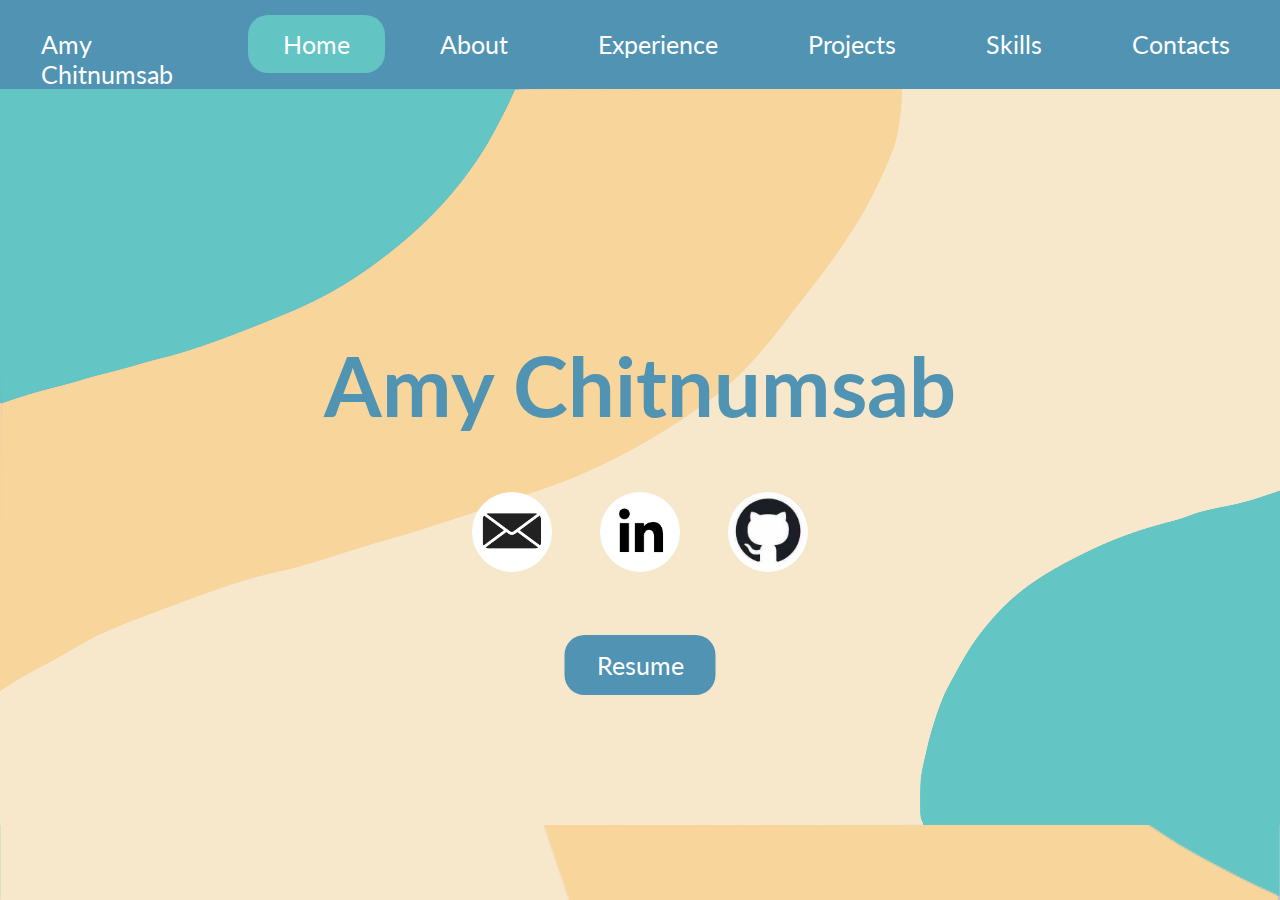
==== index.html @ 7fe11116 "edited (27/7/22)" ====
<!DOCTYPE html>
<html>
    <head>
        <title>Amy Chitnumsab</title>
        <link href="stylesheet.css" rel="stylesheet">
        <link href='https://fonts.googleapis.com/css?family=Lato' rel='stylesheet'>
        <meta name="viewport" content="width=device-width, initial-scale=1.0">
    </head>
    <body>
        <!--------------------------------------------------------NAVIGATION BAR-------------------------------------------------------->
        <div class="navbar"> 
            <div class="name">Amy Chitnumsab</div>
            <nav>
                <ul>
                    <li>
                        <a href="index.html" class="active">Home</a>
                    </li>
                    <li>
                        <a href="about.html">About</a>
                    </li>
                    <li>
                        <a href="experience.html">Experience</a>
                    </li>
                    <li>
                        <a href="projects.html">Projects</a>
                    </li>
                    <li>
                        <a href="skills.html">Skills</a>
                    </li>
                    <li>
                        <a href="contacts.html">Contacts</a>
                    </li>
                </ul>
            </nav>
        </div>

        <!---------------------------------------------------------HOME SCREEN--------------------------------------------------------->
        <div class="home-container">
            <img src="Images/Home background.png" alt="Home Background" style="height:100%;">
            <div class="home-title">Amy Chitnumsab</div>
            <a href="mailto:amy.chitnumsab@gmail.com">
                <img src="Images/Email.jpg" alt="Email" style="width:6.25vw;left:40%;" class="icon home-icon">
            </a>
            <a href="https://www.linkedin.com/in/amy-chitnumsab-908153240/" target="_blank">
                <img src="Images/LinkedIn.webp" alt="LinkedIn" style="width:6.25vw;left:50%" class="icon home-icon">
            </a>
            <a href="https://github.com/AmyChitnumsab?tab=repositories" target="_blank">
                <img src="Images/GitHub.jpeg" alt="GitHub" style="width:6.25vw;left:60%" class="icon home-icon"><!--width:80px;height:80px;-->
            </a>
            <button onclick="location.href='/Users/Amy/Documents/GitHub/AmyChitnumsab.github.io/Resume%20Draft.pdf';" class="resume-btn">Resume</button>
        </div>
    </body>
</html>
---- stylesheet.css ----
/*************************** GENERAL ***************************/
body {
  margin: 0;
  /*background-color: #F8E6CB;*/
  background-image: url(Images/Web\ background.png);
  background-size: cover;
  font-family: 'Lato';
}

.title {
  margin-top: 15px;
  color: #5193B3;
  font-weight: bold;
  text-align: center;
  font-size: 70px;
}

.icon:hover {
  opacity: 0.7;
  transition: opacity 0.3s;
}

/*************************** TEXT BOXES ***************************/
.vert-boxes {
  display: flex;
  flex-flow: row wrap;
  justify-content: center;
  column-gap: 20px;
  margin-left: 40px;
  margin-right: 40px;
}

.hori-box {
  margin-bottom: 20px;
  margin-left: 40px;
  margin-right: 40px;
}

.box {
  flex-grow: 1;
  background-color: #5193B3;
  margin-top: 20px;
  border-radius: 40px;
  padding: 25px;
  line-height: 30px;
}

.box-top {
  display: flex;
  justify-content: space-between;
  align-items: baseline;
  margin-bottom: 10px;
}

.box-heading {
  display: flex;
  justify-content: flex-start;
  align-items: center;
  gap: 10px;
}

.box-title {
  color: #FFFFFF;
  font-weight: bold;
  font-size: 27px;
}

.link-title:hover {
  color: #F8D49B;
}

.title-icon {
  border-radius: 50px;
}

.date {
  color: #FFFFFF;
  font-size: 20px;
}

.descr {
  margin-top: 20px;
  color: #FFFFFF;
  font-size: 18px;
  line-height: 25px;
}

.descr-box {
  margin-top: 20px;
  display: flex;
  flex-direction: column;
  justify-content: flex-start;
  row-gap: 20px;
}

.descr-trio {
  display: flex;
  flex-direction: column;
  justify-content: flex-start;
}

.descr-pair {
  display: flex;
  justify-content: flex-start;
  align-items: center;
  gap: 10px;
}

.descr-text {
  color: #FFFFFF;
  font-size: 20px;
  line-height: 25px;
}

/*************************** NAVIGATION BAR ***************************/
*{transition: all 0.3s ease-in-out;}

.navbar {
  background-color: #5193B3;
  display: flex;
  justify-content: space-between;
  align-items: baseline;
  width: 100%;
}

.name {
  margin-left: 25px;
  padding: 0px 16px;
  font-size: 25px;
  color: #FFFFFF;
}

ul {
  display: flex;
  gap: 20px;
  list-style-type: none;
  margin: 15px;
  }

  li {
    float: left;
  }
  
  li a {
    display: block;
    font-size: 25px;
    color: #FFFFFF;
    text-align: center;
    padding: 14px 35px;
    text-decoration: none;
  }
  
  li a:hover {
    background-color: #62C4C3;
    border-radius: 20px;
  }
  
  .active {
    background-color: #62C4C3;
    border-radius: 20px;
  }

/*************************** HOME PAGE ***************************/
.home-container {
  position: relative;
  text-align: center;
  color: #5193B3;
  width: 100%;
  height: 100%;
}

.home-title {
  position: absolute;
  top: 40%;
  left: 50%;
  transform: translate(-50%, -50%);
  font-weight: bold;
  /*font-size: 90px;*/
  font-size:6.5vw;
}

.home-icon {
  border-radius:50px;
  position: absolute;
  top: 60%;
  transform: translate(-50%, -50%);
}

.resume-btn {
  position: absolute;
  top: 78%;
  left: 50%;
  transform: translate(-50%, -50%);
  background-color: #5193B3;
  border: none;
  border-radius: 20px;
  padding: 15px 32px;
  color: #FFFFFF;
  text-align: center;
  display: inline-block;
  /*font-size: 25px;*/
  font-size: 1.95vw;
  font-family: 'Lato';
}

.resume-btn:hover {
  background-color: #62C4C3;
}

/*************************** ABOUT PAGE ***************************/
.about {
  display: flex;
  align-items: center;
}

.about-span {
  background-color: #5193B3;
  border-radius: 40px;
  margin-left: 40px;
  margin-right: 40px;
  padding: 25px;
  color: #FFFFFF;
  font-size: 20px;
  line-height: 35px;
}

.after-title {
  color: #5193B3;
  font-weight: bold;
  text-align: center;
  font-size: 70px;
}

.interests {
  margin-top: 20px;
  display: flex;
  flex-direction: row;
  justify-content: space-between;
}

/*************************** PROJECTS PAGE ***************************/
.demo {
  display: flex;
  justify-content: space-between;
  align-items: center;
  gap: 30px;
}

.demo-descr {
  display: flex;
  justify-content: flex-start;
  flex-basis: 830px;
}

.video {
  margin-top: 10px;
  margin-right: 10px;
  margin-bottom: 10px;
  border-radius: 30px;
}

/*.skill-box {
  display: flex;
  flex-direction: row;
}

.skill-first {
  margin-top: 20px;
}

.skill-next {
  margin-top: 20px;
  margin-left: 180px;
}

.skill-span {
  vertical-align: middle;
  color: #FFFFFF;
  font-size: 20px;
  line-height: 30px;
}

.skill-icon {
  vertical-align: middle;
  margin-left: 10px;
  border-radius: 50px;
}*/


/*************************** LINKS ***************************/
.emails {
  color: #FFFFFF;
}

.emails:hover {
  color:#A7C7E7;
}

a:link {
  text-decoration: none;
}

a:visited {
  text-decoration: none;
}

a:hover {
  text-decoration: none;
}

a:active {
  text-decoration: none;
}
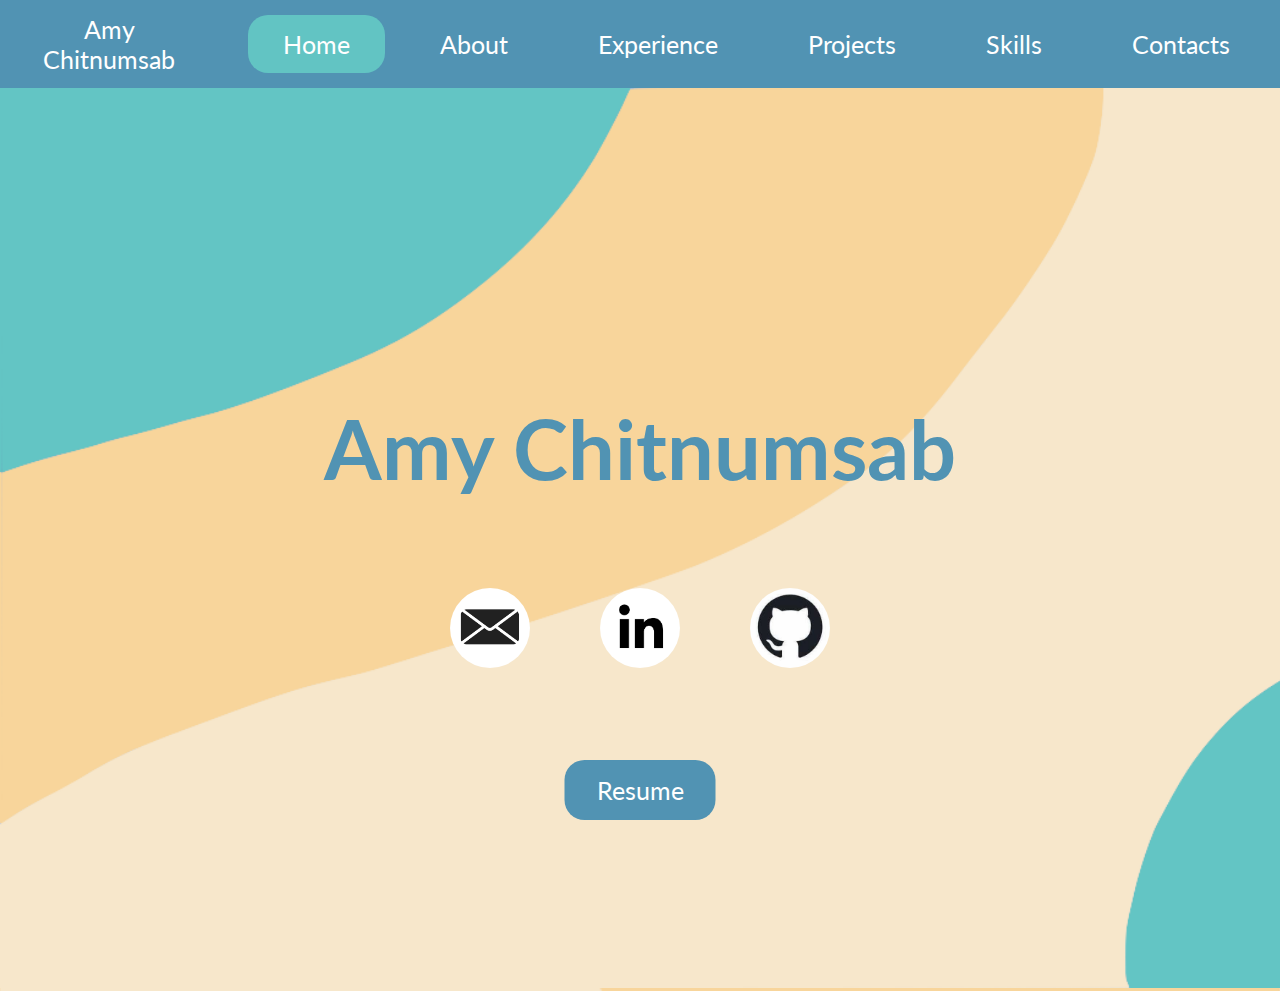
==== commit f4a3b5ee: "edited (28/7/22)" ====
--- a/index.html
+++ b/index.html
@@ -36,17 +36,19 @@
 
         <!---------------------------------------------------------HOME SCREEN--------------------------------------------------------->
         <div class="home-container">
-            <img src="Images/Home background.png" alt="Home Background" style="height:100%;">
+            <img src="Images/Home background.png" alt="Home Background" style="height:100vh;">
             <div class="home-title">Amy Chitnumsab</div>
-            <a href="mailto:amy.chitnumsab@gmail.com">
-                <img src="Images/Email.jpg" alt="Email" style="width:6.25vw;left:40%;" class="icon home-icon">
-            </a>
-            <a href="https://www.linkedin.com/in/amy-chitnumsab-908153240/" target="_blank">
-                <img src="Images/LinkedIn.webp" alt="LinkedIn" style="width:6.25vw;left:50%" class="icon home-icon">
-            </a>
-            <a href="https://github.com/AmyChitnumsab?tab=repositories" target="_blank">
-                <img src="Images/GitHub.jpeg" alt="GitHub" style="width:6.25vw;left:60%" class="icon home-icon"><!--width:80px;height:80px;-->
-            </a>
+            <div class="home-btns">
+                <a href="mailto:amy.chitnumsab@gmail.com">
+                    <img src="Images/Email.jpg" alt="Email" style="width:80px;height:80px;" class="icon home-icon">
+                </a>
+                <a href="https://www.linkedin.com/in/amy-chitnumsab-908153240/" target="_blank">
+                    <img src="Images/LinkedIn.webp" alt="LinkedIn" style="width:80px;height:80px;" class="icon home-icon">
+                </a>
+                <a href="https://github.com/AmyChitnumsab?tab=repositories" target="_blank">
+                    <img src="Images/GitHub.jpeg" alt="GitHub" style="width:80px;height:80px;" class="icon home-icon"><!--left:40%;left:50%;left:60%;-->
+                </a>
+            </div>
             <button onclick="location.href='/Users/Amy/Documents/GitHub/AmyChitnumsab.github.io/Resume%20Draft.pdf';" class="resume-btn">Resume</button>
         </div>
     </body>
--- a/stylesheet.css
+++ b/stylesheet.css
@@ -119,13 +119,14 @@
   background-color: #5193B3;
   display: flex;
   justify-content: space-between;
-  align-items: baseline;
+  align-items: center;
   width: 100%;
 }
 
 .name {
   margin-left: 25px;
   padding: 0px 16px;
+  text-align: center;
   font-size: 25px;
   color: #FFFFFF;
 }
@@ -165,8 +166,7 @@
   position: relative;
   text-align: center;
   color: #5193B3;
-  width: 100%;
-  height: 100%;
+  height: 100vh;
 }
 
 .home-title {
@@ -175,8 +175,16 @@
   left: 50%;
   transform: translate(-50%, -50%);
   font-weight: bold;
+  font-size: 6.5vw;
   /*font-size: 90px;*/
-  font-size:6.5vw;
+}
+
+.home-btns {
+  display: flex;
+  flex-direction: row;
+  justify-content: center;
+  column-gap: 150px;
+  margin-top: 20px;
 }
 
 .home-icon {
@@ -198,8 +206,7 @@
   color: #FFFFFF;
   text-align: center;
   display: inline-block;
-  /*font-size: 25px;*/
-  font-size: 1.95vw;
+  font-size: 25px;
   font-family: 'Lato';
 }
 
@@ -310,4 +317,33 @@
 
 a:active {
   text-decoration: none;
+}
+
+/*************************** RESPONSIVE DESIGN ***************************/
+@media screen and (max-width: 1000px) {
+  .name {
+    font-size: 20px;
+  }
+
+  .home-title {
+    font-size: 65px;
+  }
+
+  .home-btns {
+    column-gap: 130px;
+  }
+}
+
+@media screen and (max-width: 640px) {
+  .name {
+    font-size: 20px;
+  }
+
+  .home-title {
+    font-size: 60px;
+  }
+
+  .home-btns {
+    column-gap: 110px;
+  }
 }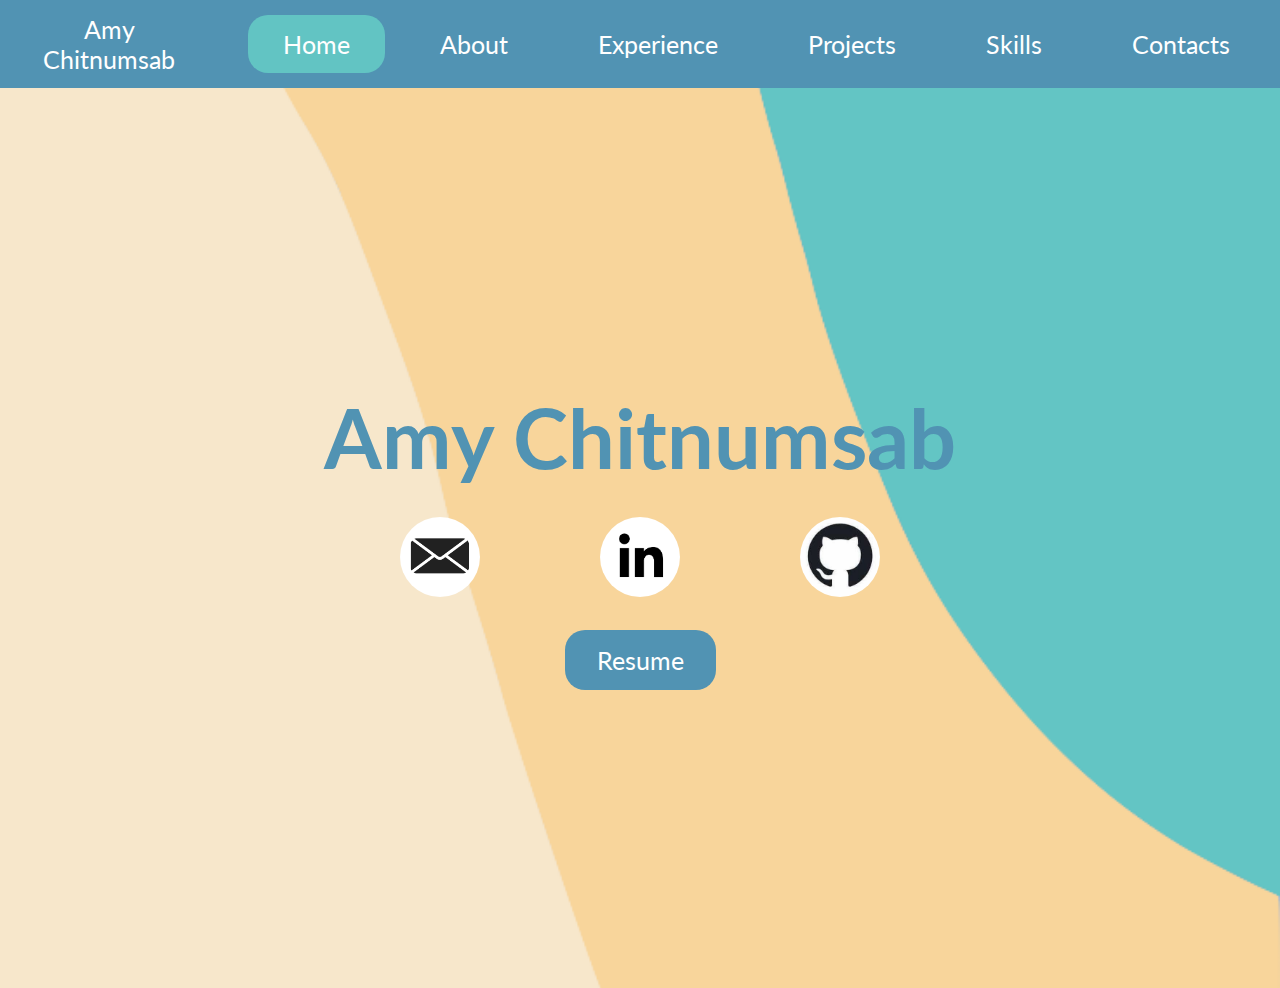
==== commit 5f290e4e: "edited (28/7/22)" ====
--- a/index.html
+++ b/index.html
@@ -36,17 +36,17 @@
 
         <!---------------------------------------------------------HOME SCREEN--------------------------------------------------------->
         <div class="home-container">
-            <img src="Images/Home background.png" alt="Home Background" style="height:100vh;">
+            <!--<div class="home-bg"><img src="Images/Home background.png" alt="Home Background" style="width:100vw;"></div>--><!--height:100vh;object-fit:cover;-->
             <div class="home-title">Amy Chitnumsab</div>
             <div class="home-btns">
                 <a href="mailto:amy.chitnumsab@gmail.com">
-                    <img src="Images/Email.jpg" alt="Email" style="width:80px;height:80px;" class="icon home-icon">
+                    <img src="Images/Email.jpg" alt="Email" class="icon home-icon"> <!--style="width:80px;height:80px;"-->
                 </a>
                 <a href="https://www.linkedin.com/in/amy-chitnumsab-908153240/" target="_blank">
-                    <img src="Images/LinkedIn.webp" alt="LinkedIn" style="width:80px;height:80px;" class="icon home-icon">
+                    <img src="Images/LinkedIn.webp" alt="LinkedIn" class="icon home-icon">
                 </a>
                 <a href="https://github.com/AmyChitnumsab?tab=repositories" target="_blank">
-                    <img src="Images/GitHub.jpeg" alt="GitHub" style="width:80px;height:80px;" class="icon home-icon"><!--left:40%;left:50%;left:60%;-->
+                    <img src="Images/GitHub.jpeg" alt="GitHub" class="icon home-icon"><!--left:40%;left:50%;left:60%;-->
                 </a>
             </div>
             <button onclick="location.href='/Users/Amy/Documents/GitHub/AmyChitnumsab.github.io/Resume%20Draft.pdf';" class="resume-btn">Resume</button>
--- a/stylesheet.css
+++ b/stylesheet.css
@@ -70,6 +70,8 @@
 }
 
 .title-icon {
+  width: 50px;
+  height: 50px;
   border-radius: 50px;
 }
 
@@ -163,19 +165,32 @@
 
 /*************************** HOME PAGE ***************************/
 .home-container {
-  position: relative;
-  text-align: center;
+  /*position: relative;*/
+  display: flex;
+  flex-direction: column;
+  justify-content: center;
+  align-items: center;
+  align-content: center;
+  row-gap: 30px;
   color: #5193B3;
   height: 100vh;
 }
 
+/*.home-bg {
+  display: flex;
+  background-size: cover;
+  margin: 0;
+}*/
+
 .home-title {
-  position: absolute;
+  /*position: absolute;
   top: 40%;
-  left: 50%;
-  transform: translate(-50%, -50%);
+  left: 50%;*/
+  text-align: center;
+  /*transform: translate(-50%, -50%);*/
   font-weight: bold;
   font-size: 6.5vw;
+  color: #5193B3;
   /*font-size: 90px;*/
 }
 
@@ -183,22 +198,23 @@
   display: flex;
   flex-direction: row;
   justify-content: center;
-  column-gap: 150px;
-  margin-top: 20px;
+  column-gap: 120px;
 }
 
 .home-icon {
-  border-radius:50px;
-  position: absolute;
-  top: 60%;
-  transform: translate(-50%, -50%);
+  width: 80px;
+  height: 80px;
+  border-radius: 50px;
+  /*position: absolute;
+  top: 60%;*/
+  /*transform: translate(-50%, -50%);*/
 }
 
 .resume-btn {
-  position: absolute;
+  /*position: absolute;
   top: 78%;
   left: 50%;
-  transform: translate(-50%, -50%);
+  transform: translate(-50%, -50%);*/
   background-color: #5193B3;
   border: none;
   border-radius: 20px;
@@ -217,7 +233,14 @@
 /*************************** ABOUT PAGE ***************************/
 .about {
   display: flex;
-  align-items: center;
+  flex-direction: row;
+  align-items: center;
+}
+
+.portrait {
+  max-width: 250px;
+  border-radius: 50px;
+  margin-left: 40px;
 }
 
 .about-span {
@@ -241,16 +264,17 @@
 .interests {
   margin-top: 20px;
   display: flex;
-  flex-direction: row;
+  flex-flow: row wrap;
   justify-content: space-between;
+  column-gap: 20px;
 }
 
 /*************************** PROJECTS PAGE ***************************/
 .demo {
   display: flex;
-  justify-content: space-between;
-  align-items: center;
-  gap: 30px;
+  justify-content: flex-start;
+  align-items: center;
+  column-gap: 20px;
 }
 
 .demo-descr {
@@ -320,30 +344,145 @@
 }
 
 /*************************** RESPONSIVE DESIGN ***************************/
-@media screen and (max-width: 1000px) {
+@media screen and (max-width: 750px) {
   .name {
     font-size: 20px;
   }
 
+  .title {
+    font-size: 50px;
+  }
+
+  .after-title {
+    margin-top: 15px;
+    font-size: 50px;
+  }
+
   .home-title {
-    font-size: 65px;
+    font-size: 50px;
   }
 
   .home-btns {
-    column-gap: 130px;
-  }
-}
-
-@media screen and (max-width: 640px) {
+    column-gap: 60px;
+  }
+
+  .home-icon {
+    width: 80px;
+    height: 80px;
+  }
+
+  .title-icon {
+    width: 40px;
+    height: 40px;
+  }
+
+  .about {
+    flex-direction: column;
+    row-gap: 20px;
+  }
+
+  .portrait {
+    align-self: center;
+    margin-top: 20px;
+    margin-left: 0px;
+    max-width: 200px;
+  }
+
+  .box-top {
+    flex-flow: column wrap;
+    row-gap: 10px;
+  }
+
+  .interests {
+    flex-flow: column wrap;
+    row-gap: 20px;
+  }
+
+  .demo {
+    justify-content: flex-start;
+    align-content: center;
+    flex-flow: column;
+  }
+
+  .demo-descr {
+    flex-basis: 0px;
+  }
+
+  .video {
+    width: 340px;
+    height: 191px;
+  }
+}
+
+@media screen and (max-width: 360px) {
   .name {
-    font-size: 20px;
+    font-size: 10px;
+  }
+
+  .title {
+    font-size: 30px;
+  }
+
+  .after-title {
+    font-size: 30px;
   }
 
   .home-title {
-    font-size: 60px;
+    font-size: 30px;
   }
 
   .home-btns {
-    column-gap: 110px;
+    column-gap: 40px;
+  }
+
+  .home-icon {
+    width: 60px;
+    height: 60px;
+  }
+
+  .title-icon {
+    width: 30px;
+    height: 30px;
+  }
+
+  .about {
+    flex-direction: column;
+    row-gap: 20px;
+  }
+
+  .portrait {
+    align-self: center;
+    margin-top: 20px;
+    margin-left: 0px;
+    max-width: 100px;
+  }
+
+  .after-title {
+    margin-top: 15px;
+  }
+
+  .box-top {
+    flex-flow: column wrap;
+    row-gap: 10px;
+  }
+
+  .interests {
+    flex-flow: column wrap;
+    row-gap: 20px;
+  }
+
+  .demo {
+    justify-content: flex-start;
+    align-content: center;
+    flex-flow: column;
+  }
+
+  .demo-descr {
+    flex-basis: 0px;
+  }
+
+  .video {
+    width: 200px;
+    height: 113px;
   }
 }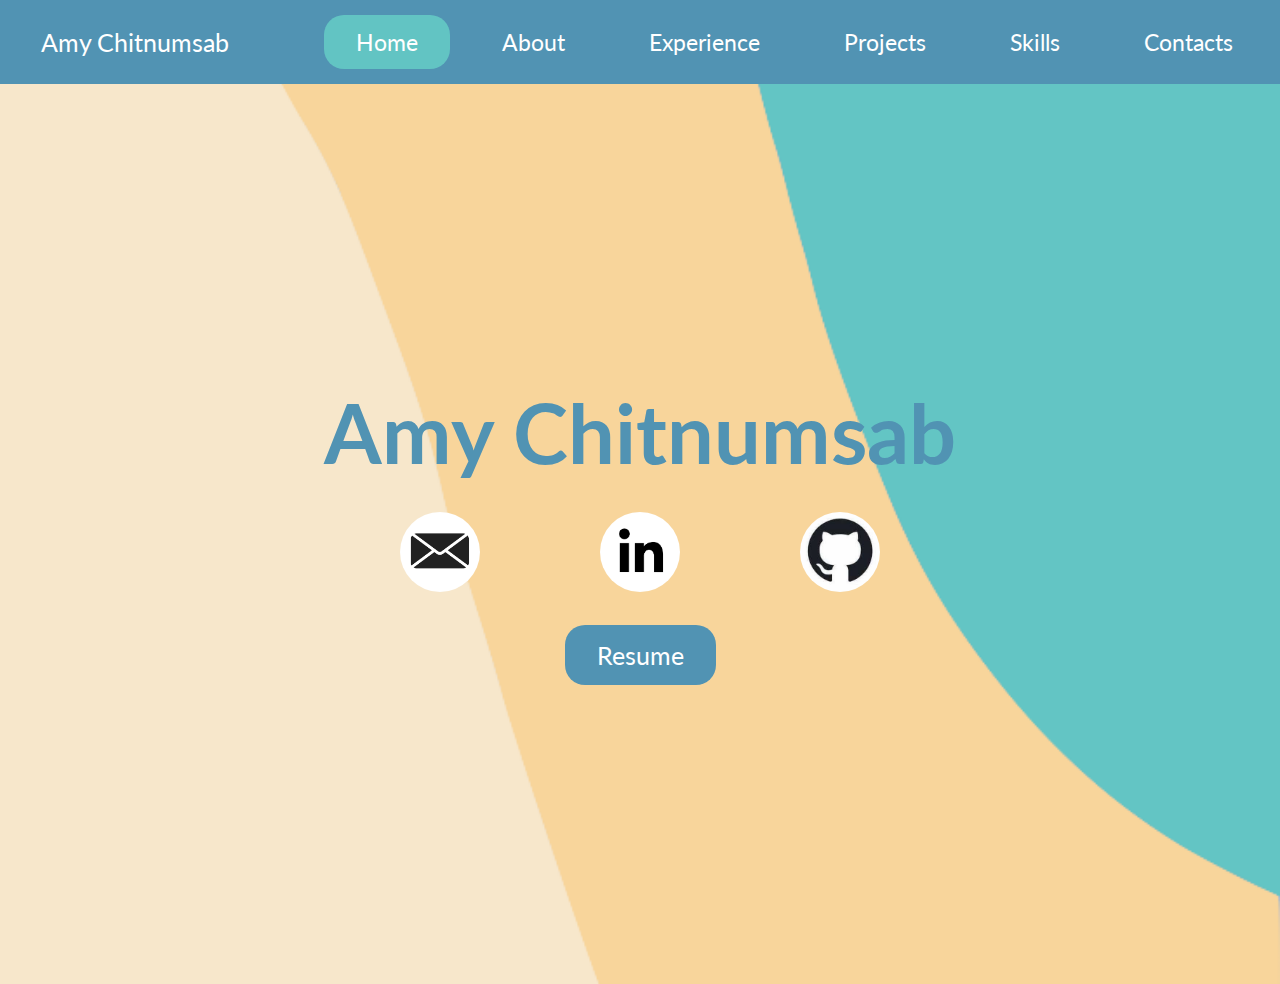
==== commit 30acfaf2: "edited (2/8/22)" ====
--- a/index.html
+++ b/index.html
@@ -5,48 +5,48 @@
         <link href="stylesheet.css" rel="stylesheet">
         <link href='https://fonts.googleapis.com/css?family=Lato' rel='stylesheet'>
         <meta name="viewport" content="width=device-width, initial-scale=1.0">
+        <link rel="stylesheet" href="https://cdnjs.cloudflare.com/ajax/libs/font-awesome/4.7.0/css/font-awesome.min.css">
     </head>
     <body>
         <!--------------------------------------------------------NAVIGATION BAR-------------------------------------------------------->
-        <div class="navbar"> 
+        <div class="navbar" id="topnav"> 
             <div class="name">Amy Chitnumsab</div>
             <nav>
-                <ul>
-                    <li>
-                        <a href="index.html" class="active">Home</a>
-                    </li>
-                    <li>
-                        <a href="about.html">About</a>
-                    </li>
-                    <li>
-                        <a href="experience.html">Experience</a>
-                    </li>
-                    <li>
-                        <a href="projects.html">Projects</a>
-                    </li>
-                    <li>
-                        <a href="skills.html">Skills</a>
-                    </li>
-                    <li>
-                        <a href="contacts.html">Contacts</a>
-                    </li>
-                </ul>
+                <a href="index.html" class="active">Home</a>
+                <a href="about.html">About</a>
+                <a href="experience.html">Experience</a>
+                <a href="projects.html">Projects</a>
+                <a href="skills.html">Skills</a>
+                <a href="contacts.html">Contacts</a>
             </nav>
+            <a href="javascript:void(0);" class="pull-out" onclick="resize()">
+                <i class="fa fa-bars"></i>
+            </a>
         </div>
+
+        <script>
+            function resize() {
+              var x = document.getElementById("topnav");
+              if (x.className === "navbar") {
+                x.className += " responsive";
+              } else {
+                x.className = "navbar";
+              }
+            }
+        </script>
 
         <!---------------------------------------------------------HOME SCREEN--------------------------------------------------------->
         <div class="home-container">
-            <!--<div class="home-bg"><img src="Images/Home background.png" alt="Home Background" style="width:100vw;"></div>--><!--height:100vh;object-fit:cover;-->
             <div class="home-title">Amy Chitnumsab</div>
             <div class="home-btns">
                 <a href="mailto:amy.chitnumsab@gmail.com">
-                    <img src="Images/Email.jpg" alt="Email" class="icon home-icon"> <!--style="width:80px;height:80px;"-->
+                    <img src="Images/Email.jpg" alt="Email" class="icon home-icon">
                 </a>
                 <a href="https://www.linkedin.com/in/amy-chitnumsab-908153240/" target="_blank">
                     <img src="Images/LinkedIn.webp" alt="LinkedIn" class="icon home-icon">
                 </a>
                 <a href="https://github.com/AmyChitnumsab?tab=repositories" target="_blank">
-                    <img src="Images/GitHub.jpeg" alt="GitHub" class="icon home-icon"><!--left:40%;left:50%;left:60%;-->
+                    <img src="Images/GitHub.jpeg" alt="GitHub" class="icon home-icon">
                 </a>
             </div>
             <button onclick="location.href='/Users/Amy/Documents/GitHub/AmyChitnumsab.github.io/Resume%20Draft.pdf';" class="resume-btn">Resume</button>
--- a/stylesheet.css
+++ b/stylesheet.css
@@ -1,7 +1,6 @@
 /*************************** GENERAL ***************************/
 body {
   margin: 0;
-  /*background-color: #F8E6CB;*/
   background-image: url(Images/Web\ background.png);
   background-size: cover;
   font-family: 'Lato';
@@ -31,15 +30,15 @@
 }
 
 .hori-box {
-  margin-bottom: 20px;
   margin-left: 40px;
   margin-right: 40px;
+  margin-bottom: 20px;
 }
 
 .box {
   flex-grow: 1;
+  margin-top: 20px;
   background-color: #5193B3;
-  margin-top: 20px;
   border-radius: 40px;
   padding: 25px;
   line-height: 30px;
@@ -133,39 +132,39 @@
   color: #FFFFFF;
 }
 
-ul {
-  display: flex;
-  gap: 20px;
+nav {
+  display: flex;
+  flex-direction: row;
+  column-gap: 1.56vw;
   list-style-type: none;
   margin: 15px;
   }
 
-  li {
-    float: left;
-  }
+nav a {
+  display: block;
+  font-size: 1.8vw;
+  color: #FFFFFF;
+  text-align: center;
+  padding: 1vw 2.5vw;
+  text-decoration: none;
+}
   
-  li a {
-    display: block;
-    font-size: 25px;
-    color: #FFFFFF;
-    text-align: center;
-    padding: 14px 35px;
-    text-decoration: none;
-  }
+nav a:hover {
+  background-color: #62C4C3;
+  border-radius: 20px;
+}
   
-  li a:hover {
-    background-color: #62C4C3;
-    border-radius: 20px;
-  }
-  
-  .active {
-    background-color: #62C4C3;
-    border-radius: 20px;
-  }
+.active {
+  background-color: #62C4C3;
+  border-radius: 20px;
+}
+
+.navbar .pull-out {
+  display: none;
+}
 
 /*************************** HOME PAGE ***************************/
 .home-container {
-  /*position: relative;*/
   display: flex;
   flex-direction: column;
   justify-content: center;
@@ -176,22 +175,11 @@
   height: 100vh;
 }
 
-/*.home-bg {
-  display: flex;
-  background-size: cover;
-  margin: 0;
-}*/
-
 .home-title {
-  /*position: absolute;
-  top: 40%;
-  left: 50%;*/
   text-align: center;
-  /*transform: translate(-50%, -50%);*/
   font-weight: bold;
   font-size: 6.5vw;
   color: #5193B3;
-  /*font-size: 90px;*/
 }
 
 .home-btns {
@@ -205,16 +193,9 @@
   width: 80px;
   height: 80px;
   border-radius: 50px;
-  /*position: absolute;
-  top: 60%;*/
-  /*transform: translate(-50%, -50%);*/
 }
 
 .resume-btn {
-  /*position: absolute;
-  top: 78%;
-  left: 50%;
-  transform: translate(-50%, -50%);*/
   background-color: #5193B3;
   border: none;
   border-radius: 20px;
@@ -290,34 +271,6 @@
   border-radius: 30px;
 }
 
-/*.skill-box {
-  display: flex;
-  flex-direction: row;
-}
-
-.skill-first {
-  margin-top: 20px;
-}
-
-.skill-next {
-  margin-top: 20px;
-  margin-left: 180px;
-}
-
-.skill-span {
-  vertical-align: middle;
-  color: #FFFFFF;
-  font-size: 20px;
-  line-height: 30px;
-}
-
-.skill-icon {
-  vertical-align: middle;
-  margin-left: 10px;
-  border-radius: 50px;
-}*/
-
-
 /*************************** LINKS ***************************/
 .emails {
   color: #FFFFFF;
@@ -344,11 +297,57 @@
 }
 
 /*************************** RESPONSIVE DESIGN ***************************/
-@media screen and (max-width: 750px) {
+@media screen and (max-width: 1000px) { /**********TABLET SCREEN SIZE**********/
+  /*TOP NAVIGATION BAR*/
   .name {
     font-size: 20px;
   }
 
+  nav {
+    display: block;
+    text-decoration: none;
+    padding: 0px 40px;
+  }
+
+  nav a {
+    margin: 10px;
+    font-size: 17px;
+  }
+
+  .navbar a {
+    display: block;
+    color: #FFFFFF;
+    padding: 20px 20px;
+  }
+
+  .navbar a.active {
+    background-color: #62C4C3;
+  }
+
+  .navbar .pull-out:hover {
+    color: #62C4C3;
+  }
+
+  .navbar a:not(:active) {
+    display: none;
+  }
+
+  .navbar a.pull-out {
+    display: block;
+  }
+
+  .navbar.responsive .pull-out {
+    position: absolute;
+    right: 0;
+    top: 0;
+  }
+
+  .navbar.responsive a {
+    display: block;
+    text-align: center;
+  }
+
+  /*TEXTBOXES*/
   .title {
     font-size: 50px;
   }
@@ -358,24 +357,60 @@
     font-size: 50px;
   }
 
-  .home-title {
-    font-size: 50px;
-  }
-
-  .home-btns {
-    column-gap: 60px;
-  }
-
-  .home-icon {
-    width: 80px;
-    height: 80px;
-  }
-
   .title-icon {
     width: 40px;
     height: 40px;
   }
 
+  .vert-boxes {
+    flex-direction: column;
+    justify-content: center;
+    margin-left: 20px;
+    margin-right: 20px;
+    padding: auto;
+    column-gap: 20px;
+  }
+
+  .hori-box {
+    margin-left: 20px;
+    margin-right: 20px;
+  }
+  
+  .box {
+    padding: 20px;
+    margin-bottom: 20px;
+  }
+
+  .box-top {
+    flex-direction: column;
+    row-gap: 10px;
+  }
+
+  .descr-box {
+    row-gap: 30px;
+  }
+
+  .descr-pair {
+    gap: 15px;
+  }
+
+  /*HOME PAGE*/
+  .home-title {
+    font-size: 70px;
+  }
+
+  .home-btns {
+    column-gap: 100px;
+  }
+
+  .home-icon {
+    width: 70px;
+    height: 70px;
+    margin-top: 20px;
+    margin-bottom: 20px;
+  }
+
+  /*ABOUT PAGE*/
   .about {
     flex-direction: column;
     row-gap: 20px;
@@ -388,20 +423,24 @@
     max-width: 200px;
   }
 
-  .box-top {
-    flex-flow: column wrap;
-    row-gap: 10px;
+  .about-span {
+    margin-left: 20px;
+    margin-right: 20px;
+    padding: 20px;
+    font-size: 20px;
   }
 
   .interests {
-    flex-flow: column wrap;
+    flex-direction: column;
     row-gap: 20px;
   }
 
+  /*PROJECTS PAGE*/
   .demo {
+    flex-direction: column;
     justify-content: flex-start;
     align-content: center;
-    flex-flow: column;
+    row-gap: 20px;
   }
 
   .demo-descr {
@@ -409,35 +448,69 @@
   }
 
   .video {
-    width: 340px;
-    height: 191px;
-  }
-}
-
-@media screen and (max-width: 360px) {
+    width: 380px;
+    height: 214px;
+  }
+}
+
+@media screen and (max-width: 500px) { /**********PHONE SCREEN SIZE**********/
+  /*TOP NAVIGATION BAR*/
   .name {
-    font-size: 10px;
-  }
-
+    font-size: 20px;
+  }
+
+  nav {
+    display: block;
+    text-decoration: none;
+    padding: 0px 40px;
+  }
+
+  nav a {
+    margin: 10px;
+    font-size: 17px;
+  }
+
+  .navbar a {
+    display: block;
+    color: #FFFFFF;
+    padding: 20px 20px;
+  }
+
+  .navbar a.active {
+    background-color: #62C4C3;
+  }
+
+  .navbar .pull-out:hover {
+    color: #62C4C3;
+  }
+
+  .navbar a:not(:active) {
+    display: none;
+  }
+
+  .navbar a.pull-out {
+    display: block;
+  }
+
+  .navbar.responsive .pull-out {
+    position: absolute;
+    right: 0;
+    top: 0;
+  }
+
+  .navbar.responsive a {
+    display: block;
+    text-align: center;
+  }
+
+  /*TEXTBOXES*/
   .title {
-    font-size: 30px;
+    font-size: 50px;
   }
 
   .after-title {
-    font-size: 30px;
-  }
-
-  .home-title {
-    font-size: 30px;
-  }
-
-  .home-btns {
-    column-gap: 40px;
-  }
-
-  .home-icon {
-    width: 60px;
-    height: 60px;
+    margin-top: 20px;
+    font-size: 50px;
   }
 
   .title-icon {
@@ -445,8 +518,57 @@
     height: 30px;
   }
 
+  .vert-boxes {
+    flex-direction: column;
+    justify-content: center;
+    margin-left: 20px;
+    margin-right: 20px;
+    column-gap: 0px;
+    margin-bottom: 10px;
+  }
+
+  .hori-box {
+    margin-left: 20px;
+    margin-right: 20px;
+  }
+  
+  .box {
+    padding: 20px;
+  }
+
+  .box-top {
+    flex-direction: column;
+    row-gap: 10px;
+  }
+  
+  .descr-box {
+    row-gap: 30px;
+  }
+
+  .descr-pair {
+    gap: 15px;
+  }
+
+  /*HOME PAGE*/
+  .home-title {
+    font-size: 50px;
+  }
+
+  .home-btns {
+    column-gap: 80px;
+  }
+
+  .home-icon {
+    width: 70px;
+    height: 70px;
+    margin-top: 20px;
+    margin-bottom: 20px;
+  }
+
+  /*ABOUT PAGE*/
   .about {
     flex-direction: column;
+    justify-content: space-evenly; 
     row-gap: 20px;
   }
 
@@ -454,27 +576,27 @@
     align-self: center;
     margin-top: 20px;
     margin-left: 0px;
-    max-width: 100px;
-  }
-
-  .after-title {
-    margin-top: 15px;
-  }
-
-  .box-top {
-    flex-flow: column wrap;
-    row-gap: 10px;
+    max-width: 180px;
+  }
+
+  .about-span {
+    margin-left: 20px;
+    margin-right: 20px;
+    padding: 20px;
+    font-size: 18px;
   }
 
   .interests {
-    flex-flow: column wrap;
+    flex-direction: column;
     row-gap: 20px;
   }
 
+  /*PROJECTS PAGE*/
   .demo {
     justify-content: flex-start;
     align-content: center;
-    flex-flow: column;
+    flex-direction: column;
+    row-gap: 20px;
   }
 
   .demo-descr {
@@ -482,7 +604,7 @@
   }
 
   .video {
-    width: 200px;
-    height: 113px;
+    width: 340px;
+    height: 191px;
   }
 }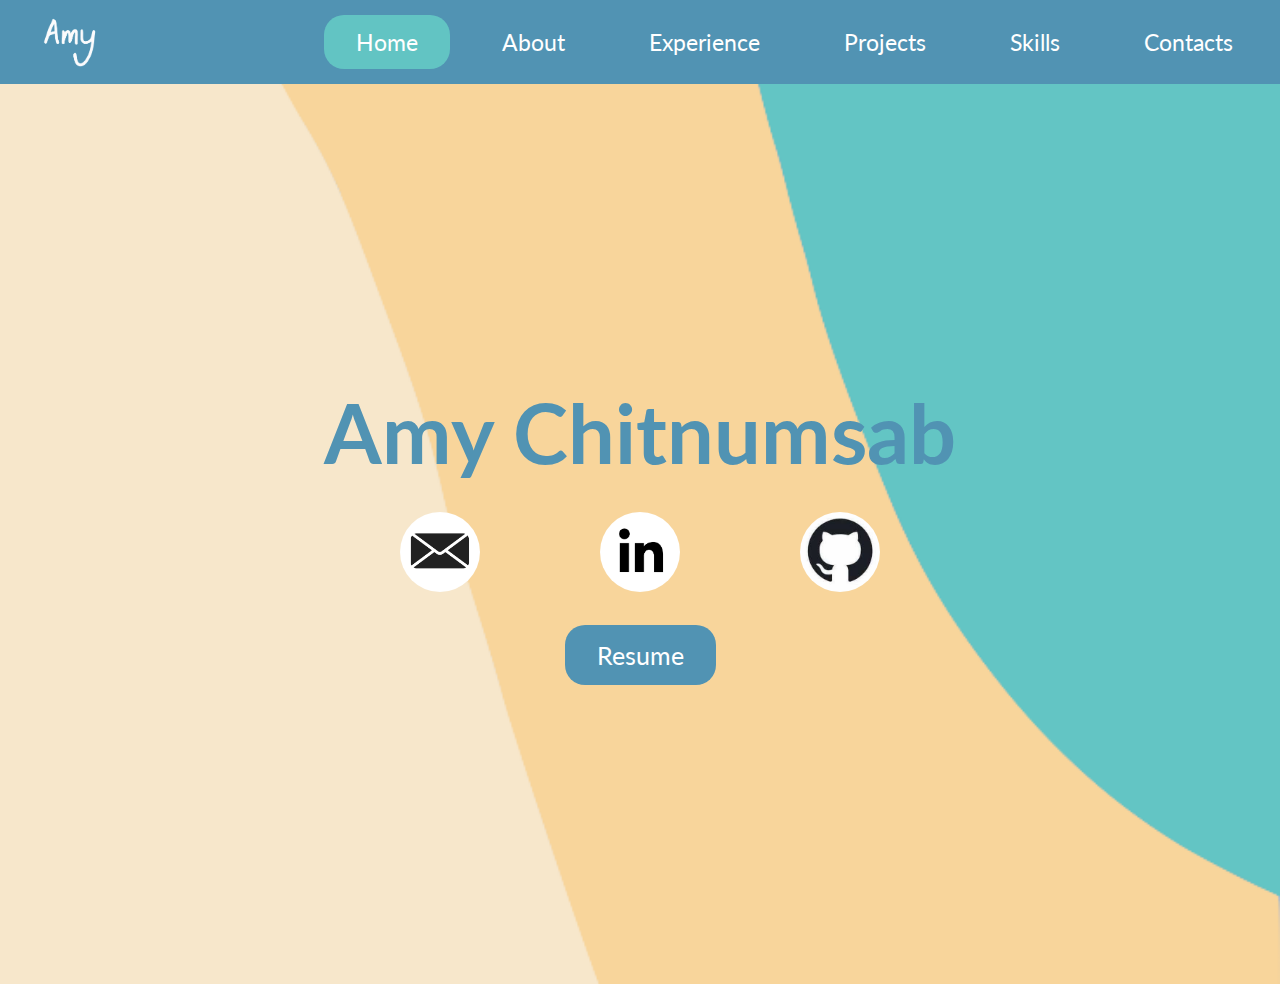
==== commit 5fabb457: "edited (8/3/22)" ====
--- a/index.html
+++ b/index.html
@@ -10,7 +10,7 @@
     <body>
         <!--------------------------------------------------------NAVIGATION BAR-------------------------------------------------------->
         <div class="navbar" id="topnav"> 
-            <div class="name">Amy Chitnumsab</div>
+            <img src="Images/Name.png" alt="Name" width="60px" height="60px" class="name">
             <nav>
                 <a href="index.html" class="active">Home</a>
                 <a href="about.html">About</a>
@@ -49,7 +49,7 @@
                     <img src="Images/GitHub.jpeg" alt="GitHub" class="icon home-icon">
                 </a>
             </div>
-            <button onclick="location.href='/Users/Amy/Documents/GitHub/AmyChitnumsab.github.io/Resume%20Draft.pdf';" class="resume-btn">Resume</button>
+            <button onclick="window.location.href='https://drive.google.com/file/d/1D2YeR_nJ_TknSaQ0T3-Srp3B3kwdAHWQ/view?usp=sharing';" class="resume-btn">Resume</button>
         </div>
     </body>
 </html>--- a/stylesheet.css
+++ b/stylesheet.css
@@ -125,11 +125,7 @@
 }
 
 .name {
-  margin-left: 25px;
-  padding: 0px 16px;
-  text-align: center;
-  font-size: 25px;
-  color: #FFFFFF;
+  padding: 10px 40px;
 }
 
 nav {
@@ -300,40 +296,37 @@
 @media screen and (max-width: 1000px) { /**********TABLET SCREEN SIZE**********/
   /*TOP NAVIGATION BAR*/
   .name {
-    font-size: 20px;
+    position: absolute;
+    top: 0;
   }
 
   nav {
-    display: block;
-    text-decoration: none;
-    padding: 0px 40px;
+    padding: 0px 10px;
   }
 
   nav a {
     margin: 10px;
     font-size: 17px;
-  }
-
-  .navbar a {
-    display: block;
-    color: #FFFFFF;
-    padding: 20px 20px;
+    padding: 15px 15px;
+    text-align: left;
   }
 
   .navbar a.active {
     background-color: #62C4C3;
   }
 
+  .navbar a:not(:active) {
+    display: none;
+  }
+
+  .navbar a.pull-out {
+    display: block;
+    padding: 30px 20px;
+    color: #FFFFFF;
+  }
+
   .navbar .pull-out:hover {
     color: #62C4C3;
-  }
-
-  .navbar a:not(:active) {
-    display: none;
-  }
-
-  .navbar a.pull-out {
-    display: block;
   }
 
   .navbar.responsive .pull-out {
@@ -342,9 +335,15 @@
     top: 0;
   }
 
+  .navbar.responsive nav {
+    display: flex;
+    flex-direction: column;
+    justify-content: flex-start;
+    margin-top: 80px;
+  }
+
   .navbar.responsive a {
     display: block;
-    text-align: center;
   }
 
   /*TEXTBOXES*/
@@ -456,40 +455,37 @@
 @media screen and (max-width: 500px) { /**********PHONE SCREEN SIZE**********/
   /*TOP NAVIGATION BAR*/
   .name {
-    font-size: 20px;
+    position: absolute;
+    top: 0;
   }
 
   nav {
-    display: block;
-    text-decoration: none;
-    padding: 0px 40px;
+    padding: 0px 10px;
   }
 
   nav a {
     margin: 10px;
     font-size: 17px;
-  }
-
-  .navbar a {
-    display: block;
-    color: #FFFFFF;
-    padding: 20px 20px;
+    padding: 15px 15px;
+    text-align: left;
   }
 
   .navbar a.active {
     background-color: #62C4C3;
   }
 
+  .navbar a:not(:active) {
+    display: none;
+  }
+
+  .navbar a.pull-out {
+    display: block;
+    padding: 30px 20px;
+    color: #FFFFFF;
+  }
+
   .navbar .pull-out:hover {
     color: #62C4C3;
-  }
-
-  .navbar a:not(:active) {
-    display: none;
-  }
-
-  .navbar a.pull-out {
-    display: block;
   }
 
   .navbar.responsive .pull-out {
@@ -498,9 +494,15 @@
     top: 0;
   }
 
+  .navbar.responsive nav {
+    display: flex;
+    flex-direction: column;
+    justify-content: flex-start;
+    margin-top: 80px;
+  }
+
   .navbar.responsive a {
     display: block;
-    text-align: center;
   }
 
   /*TEXTBOXES*/
